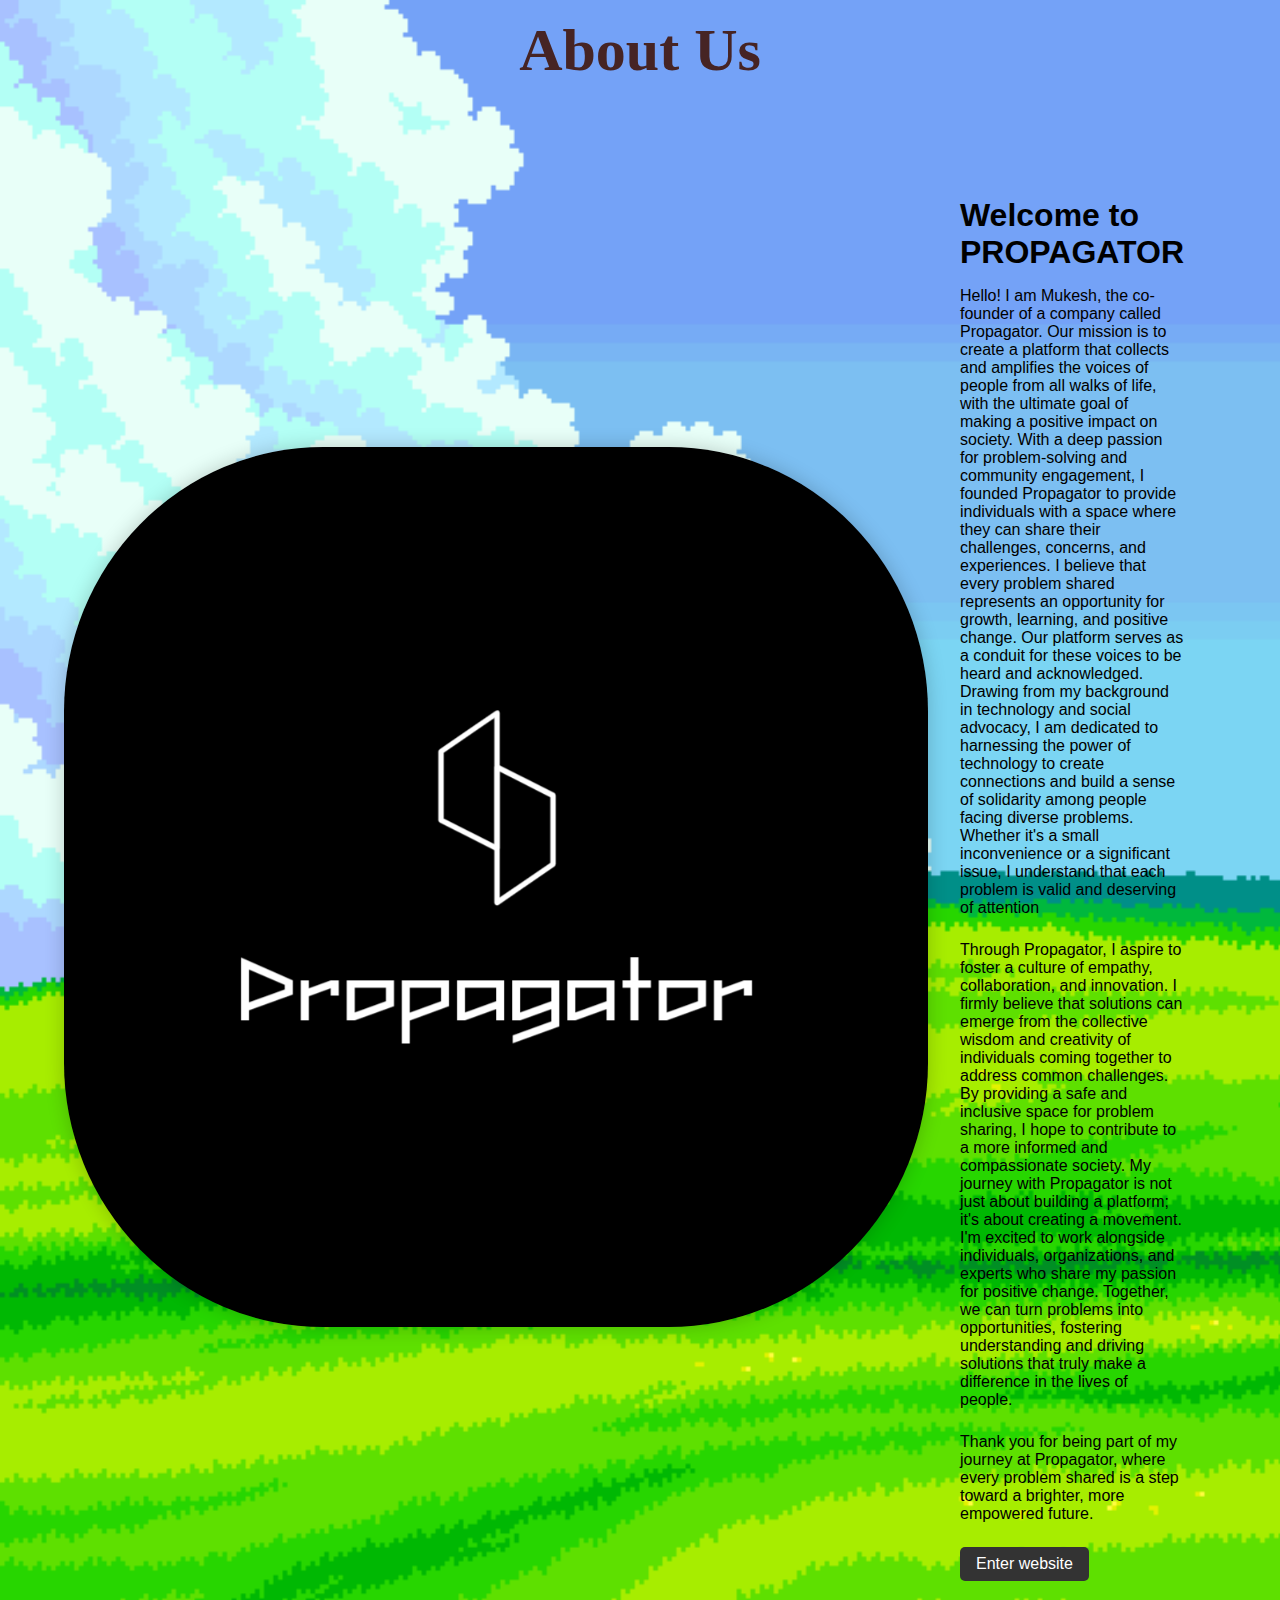
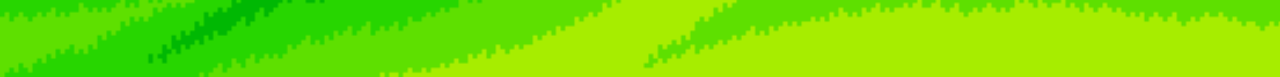
==== aboutus.html @ 7b487d1d "Add files via upload" ====
<!DOCTYPE html>
<html lang="en">
<head>
  <meta charset="UTF-8">
  <meta name="viewport" content="width=device-width, initial-scale=1.0">
  <link rel="stylesheet" href="about.css">
  <title>About Us</title>
</head>
<body>
  <header>
    <h1>About Us</h1>
  </header>
  
  <main>
    <section class="about-section">
      <div class="about-image">
        <img src="./Screens.jpg" alt="About Us Image">
      </div>
      <div class="about-content">
        <h2>Welcome to PROPAGATOR</h2>
        <p>Hello! I am Mukesh, the co-founder of a company called Propagator. Our mission is to create a platform that collects and amplifies the voices of people from all walks of life, with the ultimate goal of making a positive impact on society.

          With a deep passion for problem-solving and community engagement, I founded Propagator to provide individuals with a space where they can share their challenges, concerns, and experiences. I believe that every problem shared represents an opportunity for growth, learning, and positive change. Our platform serves as a conduit for these voices to be heard and acknowledged.
          
          Drawing from my background in technology and social advocacy, I am dedicated to harnessing the power of technology to create connections and build a sense of solidarity among people facing diverse problems. Whether it's a small inconvenience or a significant issue, I understand that each problem is valid and deserving of attention</p>
        <p>Through Propagator, I aspire to foster a culture of empathy, collaboration, and innovation. I firmly believe that solutions can emerge from the collective wisdom and creativity of individuals coming together to address common challenges. By providing a safe and inclusive space for problem sharing, I hope to contribute to a more informed and compassionate society.

          My journey with Propagator is not just about building a platform; it's about creating a movement. I'm excited to work alongside individuals, organizations, and experts who share my passion for positive change. Together, we can turn problems into opportunities, fostering understanding and driving solutions that truly make a difference in the lives of people.</p>
        <p>Thank you for being part of my journey at Propagator, where every problem shared is a step toward a brighter, more empowered future.</p>
          <a href="index.html" class="button">Enter website</a>
      </div>
    </section>
  </main>
</body>
</html>
---- about.css ----
* {
    margin: 0;
    padding: 0;
    box-sizing: border-box;
  }
  
  body {
    font-family: Arial, sans-serif;
    background-image: url(./20230811_202915.jpg);
    background-repeat: no-repeat;
    background-size: cover;
    overflow: hidden;
  }
  
  header {
    background-color:transparent;
    color: #462424;
    text-align: center;
    font-family:Cambria, Cochin, Georgia, Times, 'Times New Roman', serif;
    font-size: 30px;
    font-weight: bold;
    text-shadow: #555;
    padding: 1rem;
  }
  
  .about-section {
    display: flex;
    align-items: center;
    padding: 4rem;
  }
  
  .about-image img {
    max-width: 100%;
    height: auto;
    border-radius: 30%;
    box-shadow: 0px 0px 20px rgba(0, 0, 0, 0.2);
  }
  
  .about-content {
    flex: 1;
    padding: 2rem;
  }
  
  .about-content h2 {
    font-size: 2rem;
    margin-bottom: 1rem;
  }
  
  .about-content p {
    margin-bottom: 1.5rem;
  }
  
  .button {
    display: inline-block;
    background-color: #333;
    color: #fff;
    padding: 0.5rem 1rem;
    text-decoration: none;
    border-radius: 5px;
    transition: background-color 0.3s;
  }
  
  .button:hover {
    background-color: #555;
  }
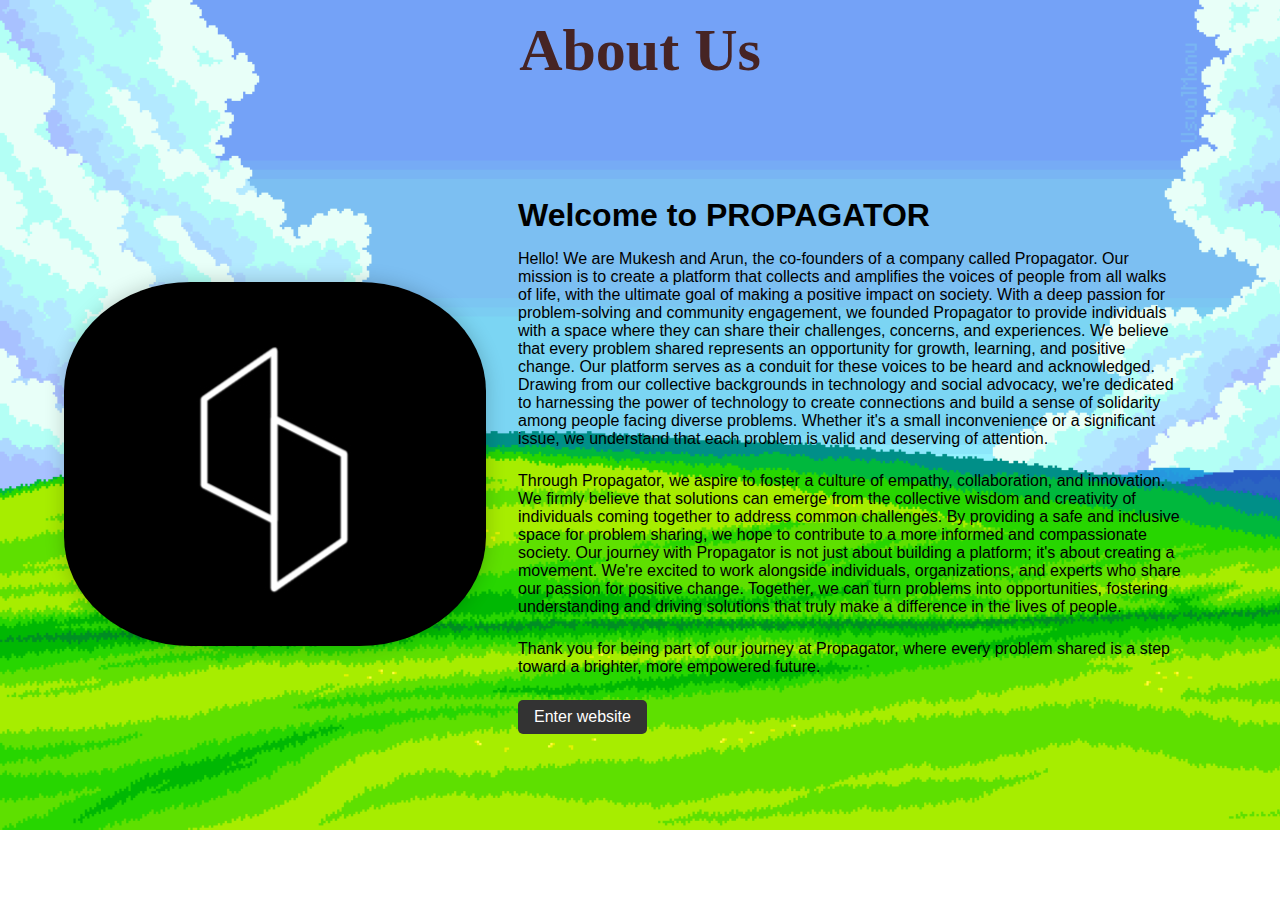
==== commit 3ea91344: "Update aboutus.html" ====
--- a/aboutus.html
+++ b/aboutus.html
@@ -14,19 +14,19 @@
   <main>
     <section class="about-section">
       <div class="about-image">
-        <img src="./Screens.jpg" alt="About Us Image">
+        <img src="./IMG_20230811_210855.jpg" alt="About Us Image">
       </div>
       <div class="about-content">
         <h2>Welcome to PROPAGATOR</h2>
-        <p>Hello! I am Mukesh, the co-founder of a company called Propagator. Our mission is to create a platform that collects and amplifies the voices of people from all walks of life, with the ultimate goal of making a positive impact on society.
+        <p>Hello! We are Mukesh and Arun, the co-founders of a company called Propagator. Our mission is to create a platform that collects and amplifies the voices of people from all walks of life, with the ultimate goal of making a positive impact on society.
 
-          With a deep passion for problem-solving and community engagement, I founded Propagator to provide individuals with a space where they can share their challenges, concerns, and experiences. I believe that every problem shared represents an opportunity for growth, learning, and positive change. Our platform serves as a conduit for these voices to be heard and acknowledged.
+          With a deep passion for problem-solving and community engagement, we founded Propagator to provide individuals with a space where they can share their challenges, concerns, and experiences. We believe that every problem shared represents an opportunity for growth, learning, and positive change. Our platform serves as a conduit for these voices to be heard and acknowledged.
           
-          Drawing from my background in technology and social advocacy, I am dedicated to harnessing the power of technology to create connections and build a sense of solidarity among people facing diverse problems. Whether it's a small inconvenience or a significant issue, I understand that each problem is valid and deserving of attention</p>
-        <p>Through Propagator, I aspire to foster a culture of empathy, collaboration, and innovation. I firmly believe that solutions can emerge from the collective wisdom and creativity of individuals coming together to address common challenges. By providing a safe and inclusive space for problem sharing, I hope to contribute to a more informed and compassionate society.
+          Drawing from our collective backgrounds in technology and social advocacy, we're dedicated to harnessing the power of technology to create connections and build a sense of solidarity among people facing diverse problems. Whether it's a small inconvenience or a significant issue, we understand that each problem is valid and deserving of attention.</p>
+        <p>Through Propagator, we aspire to foster a culture of empathy, collaboration, and innovation. We firmly believe that solutions can emerge from the collective wisdom and creativity of individuals coming together to address common challenges. By providing a safe and inclusive space for problem sharing, we hope to contribute to a more informed and compassionate society.
 
-          My journey with Propagator is not just about building a platform; it's about creating a movement. I'm excited to work alongside individuals, organizations, and experts who share my passion for positive change. Together, we can turn problems into opportunities, fostering understanding and driving solutions that truly make a difference in the lives of people.</p>
-        <p>Thank you for being part of my journey at Propagator, where every problem shared is a step toward a brighter, more empowered future.</p>
+          Our journey with Propagator is not just about building a platform; it's about creating a movement. We're excited to work alongside individuals, organizations, and experts who share our passion for positive change. Together, we can turn problems into opportunities, fostering understanding and driving solutions that truly make a difference in the lives of people.</p>
+        <p>Thank you for being part of our journey at Propagator, where every problem shared is a step toward a brighter, more empowered future.</p>
           <a href="index.html" class="button">Enter website</a>
       </div>
     </section>
--- a/about.css
+++ b/about.css
@@ -1,4 +1,3 @@
-
 * {
     margin: 0;
     padding: 0;
@@ -64,4 +63,4 @@
   .button:hover {
     background-color: #555;
   }
-  +  
